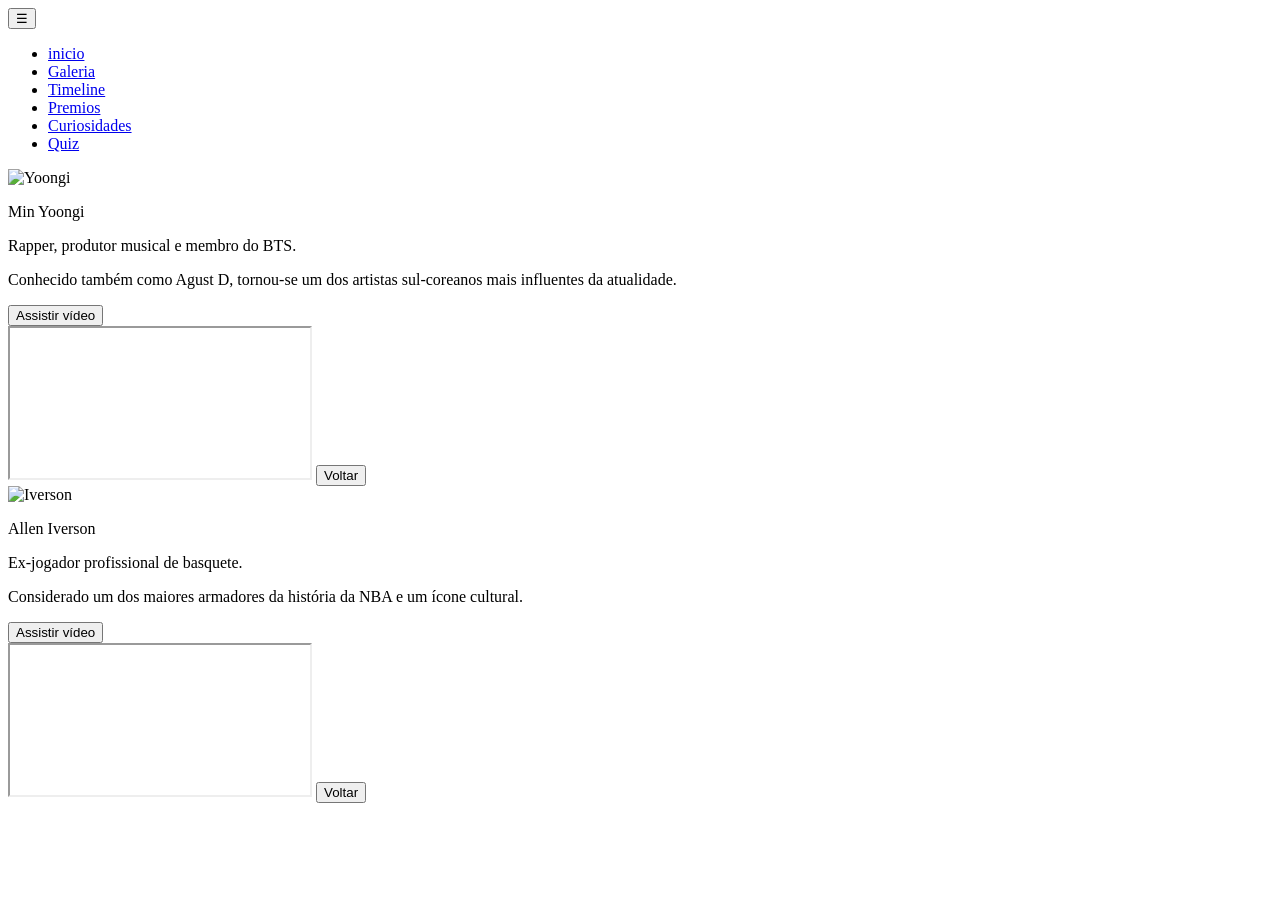
==== index.html @ c1da3f05 "pagina Galeria feita 100% pagina galeria feita com banners junto com imagens, e um pouco de javascri" ====
<!DOCTYPE html>
<html lang="pt-br">

<head>
    <meta charset="UTF-8">
    <meta name="viewport" content="width=device-width, initial-scale=1.0">
    <title>Atleta e Artista</title>
    <link rel="stylesheet" href="CSS/CSS.css">

</head>

<body>

    <!----------------Abaixo o Header junto com a nav---------------------->
    <header id="header">
        <nav class="nav">

            <button class="menu-btn">
                ☰
            </button>

            <ul class="menu-lista">
                <li><a href="#">inicio</a></li>
                <li><a href="view/Galeria.html">Galeria</a></li>
                <li><a href="view/Timeline.html">Timeline</a></li>
                <li><a href="#">Premios</a></li>
                <li><a href="#">Curiosidades</a></li>
                <li><a href="view/Quiz.html">Quiz</a></li>
            </ul>

        </nav>
    </header>

    <!----------------Abaixo a main junto dos banners---------------------->

    <main>

<section class="cards">

    <!-- YOONGI -->

    <div class="card yoongi">

        <div class="foto">
            <img src="img/foto index.webp" alt="Yoongi">
        </div>

        <div class="conteudo">

            <div class="texto">

                <p class="nome">Min Yoongi</p>

                <p class="funcao">
                    Rapper, produtor musical e membro do BTS.
                </p>

                <p class="descricao">
                    Conhecido também como Agust D,
                    tornou-se um dos artistas
                    sul-coreanos mais influentes da atualidade.
                </p>

                <button
                class="botao-video"
                onclick="abrirVideo('videoYoongi',this)">
                    Assistir vídeo
                </button>

            </div>

            <div class="video-area" id="videoYoongi">

                <iframe
                src="https://www.youtube.com/embed/iy9qZR_OGa0"
                allowfullscreen>
                </iframe>

                <button
                onclick="fecharVideo('videoYoongi')">
                    Voltar
                </button>

            </div>

        </div>

    </div>

    <!-- IVERSON -->

    <div class="card iverson">

        <div class="foto">
            <img src="img/iverson index.jpg" alt="Iverson">
        </div>

        <div class="conteudo">

            <div class="texto">

                <p class="nome">Allen Iverson</p>

                <p class="funcao">
                    Ex-jogador profissional de basquete.
                </p>

                <p class="descricao">
                    Considerado um dos maiores armadores
                    da história da NBA e um ícone cultural.
                </p>

                <button
                class="botao-video"
                onclick="abrirVideo('videoIverson',this)">
                    Assistir vídeo
                </button>

            </div>

            <div class="video-area" id="videoIverson">

                <iframe
                src="https://www.youtube.com/embed/NAZvvaT79g8"
                allowfullscreen>
                </iframe>

                <button
                onclick="fecharVideo('videoIverson')">
                    Voltar
                </button>

            </div>

        </div>

    </div>

</section>


    </main>


    <script src="JS/Script.js"></script>
</body>


</html>
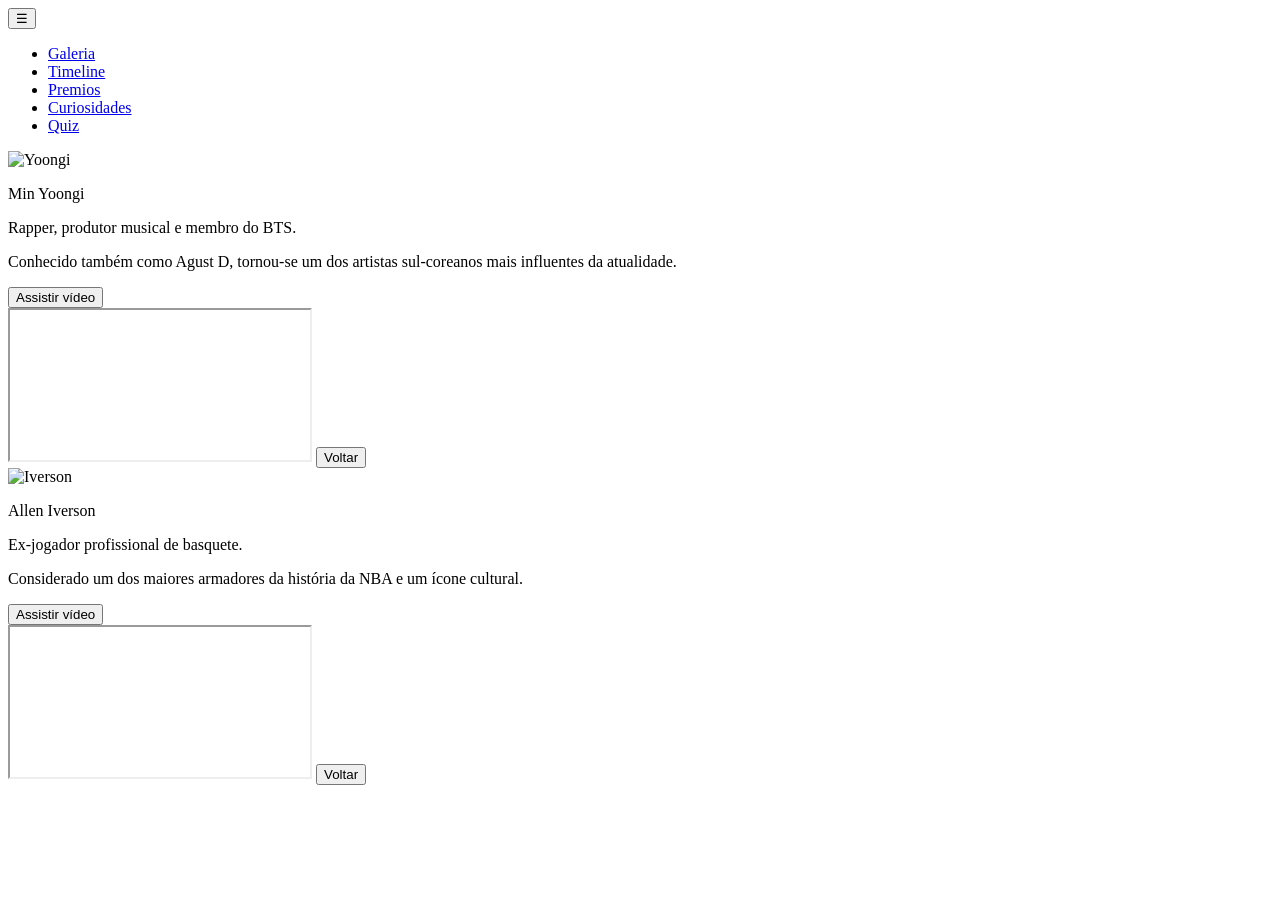
==== commit 012df5c0: "Curiosidades 100% Feita ta quase acabando kakakakak O_o" ====
--- a/index.html
+++ b/index.html
@@ -20,11 +20,10 @@
             </button>
 
             <ul class="menu-lista">
-                <li><a href="#">inicio</a></li>
                 <li><a href="view/Galeria.html">Galeria</a></li>
                 <li><a href="view/Timeline.html">Timeline</a></li>
                 <li><a href="#">Premios</a></li>
-                <li><a href="#">Curiosidades</a></li>
+                <li><a href="view/Curiosidades.html">Curiosidades</a></li>
                 <li><a href="view/Quiz.html">Quiz</a></li>
             </ul>
 
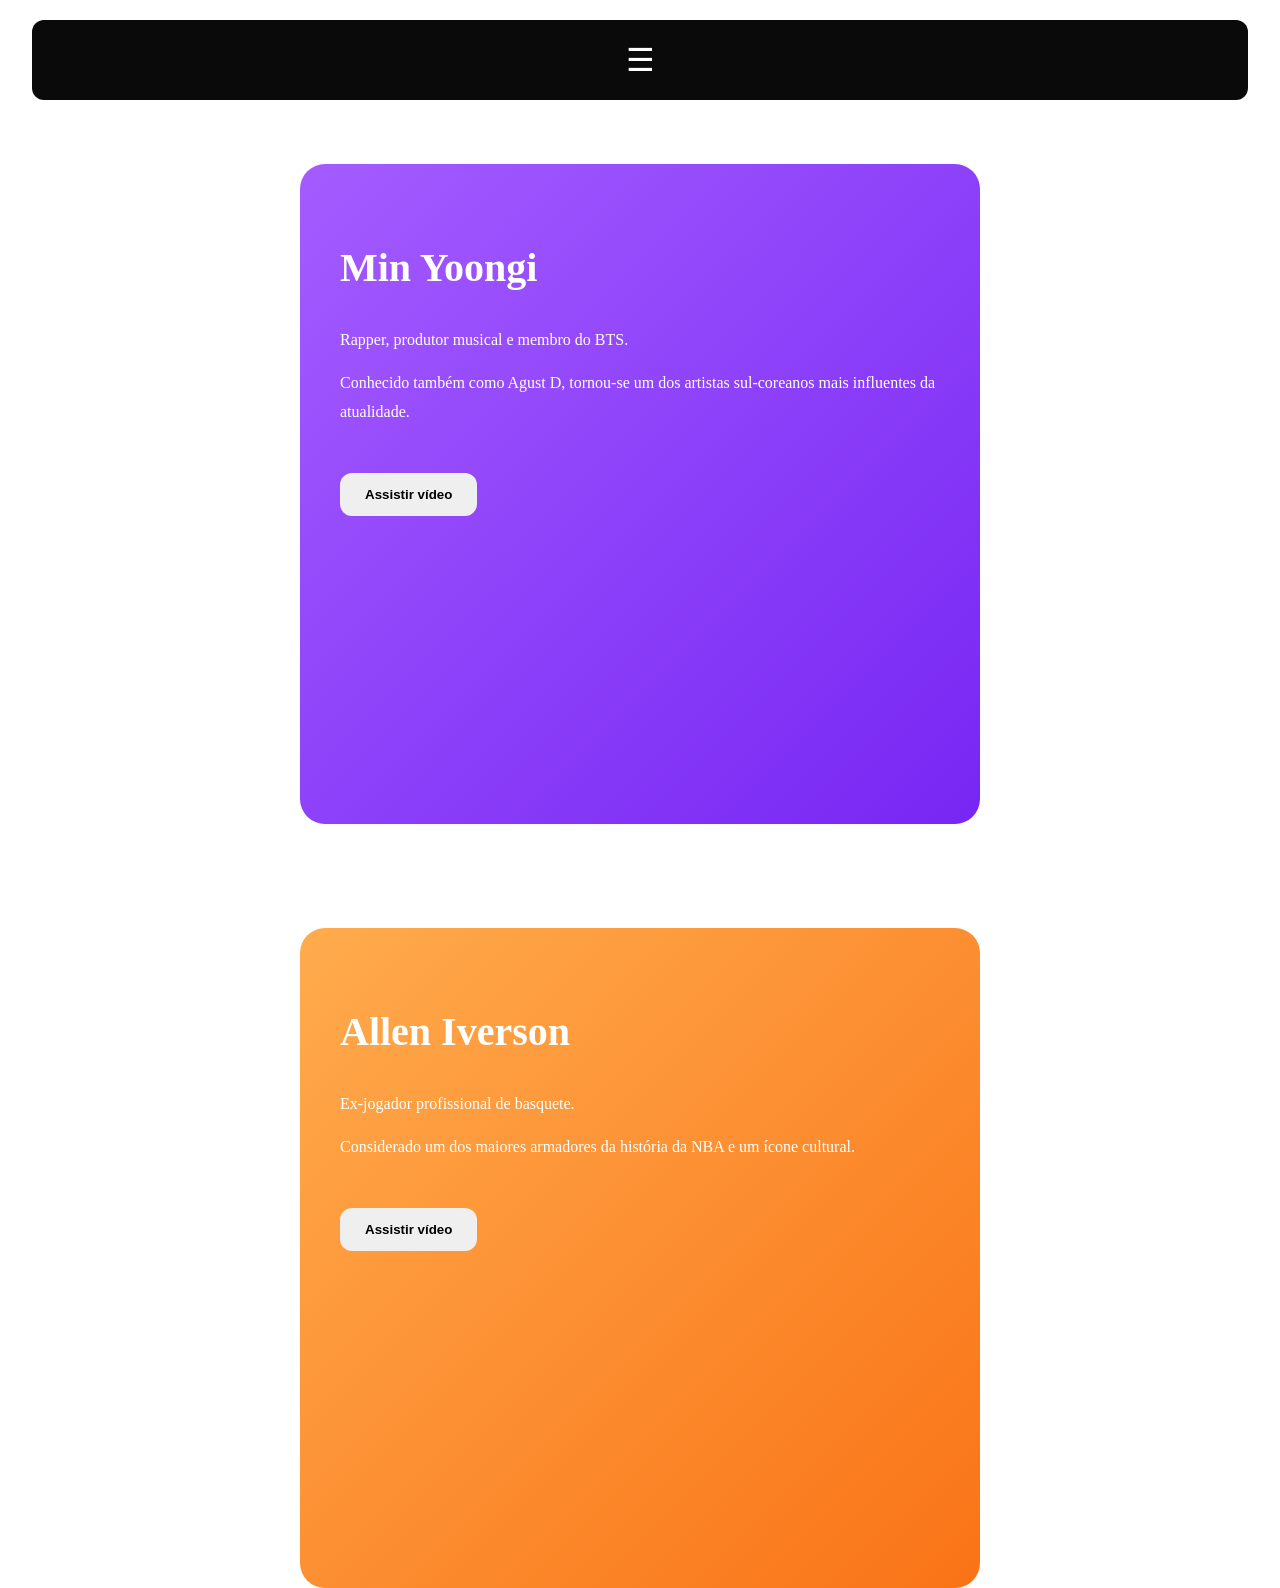
==== commit 290ac513: "criando a pagina de Premios!! falta finalizar!!" ====
--- a/index.html
+++ b/index.html
@@ -22,7 +22,7 @@
             <ul class="menu-lista">
                 <li><a href="view/Galeria.html">Galeria</a></li>
                 <li><a href="view/Timeline.html">Timeline</a></li>
-                <li><a href="#">Premios</a></li>
+                <li><a href="view/Premios.html">Premios</a></li>
                 <li><a href="view/Curiosidades.html">Curiosidades</a></li>
                 <li><a href="view/Quiz.html">Quiz</a></li>
             </ul>
--- a/CSS/CSS.css
+++ b/CSS/CSS.css
@@ -0,0 +1,274 @@
+body {
+    background-image: url(../img/imagem_Principal.jpg);
+    background-size: 100vw;
+    height: 62vw;
+    margin: auto;
+    padding: 0;
+}
+
+@viewport {
+    width: device-width;
+    zoom: 1.0;
+}
+
+html {
+    scroll-behavior: smooth;
+}
+
+
+/*-------------------Topo abaixo--------------------------*/
+
+
+header {
+    position: fixed;
+    top: 20px;
+    left: 50%;
+    transform: translateX(-50%);
+    width: 95%;
+    max-width: 1800px;
+    height: 80px;
+    background: #0a0a0a;
+    border-radius: 12px;
+    display: flex;
+    justify-content: center;
+    align-items: center;
+    transition: all .5s cubic-bezier(.22, 1, .36, 1);
+    z-index: 999;
+}
+
+.nav {
+    display: flex;
+    justify-content: center;
+    align-items: center;
+    width: 100%;
+    height: 100%;
+}
+
+/* botão hamburguer */
+
+.menu-btn {
+    position: absolute;
+    background: none;
+    border: none;
+    margin-left: 0, 5vw;
+    color: white;
+    font-size: 32px;
+    cursor: pointer;
+    opacity: 1;
+    transition: .4s ease;
+}
+
+/* menu escondido */
+
+.menu-lista {
+    display: flex;
+    list-style: none;
+    gap: 40px;
+    padding: 0;
+    margin: 0;
+    opacity: 0;
+    visibility: hidden;
+    transform: translateY(-10px);
+    transition: .4s ease;
+}
+
+.menu-lista a {
+    color: white;
+    text-decoration: none;
+    font-weight: 500;
+}
+
+.menu-lista a:hover {
+    color: #43c5e6;
+}
+
+/* navbar reduzida */
+
+header.flotante {
+    width: 75%;
+    max-width: 1200px;
+    height: 60px;
+    border-radius: 24px;
+    background: rgba(10, 10, 10, .85);
+    backdrop-filter: blur(10px);
+    box-shadow: 0 10px 30px rgba(0, 0, 0, .3);
+}
+
+/* esconde hamburguer */
+
+header.flotante .menu-btn {
+    opacity: 0;
+    visibility: hidden;
+    position: absolute;
+}
+
+/* mostra links */
+
+header.flotante .menu-lista {
+    opacity: 1;
+    visibility: visible;
+    transform: translateY(0);
+}
+
+/* main content abaixo */
+
+.cards{
+    width:min(1400px,95%);
+    margin:100px auto;
+
+    display:flex;
+    justify-content:center;
+    gap:40px;
+
+    flex-wrap:wrap;
+}
+
+.card{
+    margin-top: 5vw;
+    width:680px;
+    height:660px;
+    display:flex;
+    overflow:hidden;
+    border-radius:25px;
+    transition:.6s;
+}
+
+/* TEMAS */
+
+.yoongi{
+    background:
+    linear-gradient(
+        135deg,
+        #a45cff,
+        #7726f3
+    );
+}
+
+.iverson{
+    background:
+    linear-gradient(
+        135deg,
+        #ffab4d,
+        #f97316
+    );
+}
+
+/* FOTO */
+
+.foto{
+    width:0;
+
+    opacity:0;
+
+    overflow:hidden;
+
+    transition:.8s ease;
+
+    transform:translateX(-50px);
+}
+
+.foto img{
+    width:100%;
+    height:100%;
+
+    object-fit:cover;
+}
+
+.card:hover .foto{
+    width:45%;
+    opacity:1;
+
+    transform:translateX(0);
+}
+
+/* TEXTO */
+
+.conteudo{
+    flex:1;
+
+    position:relative;
+
+    padding:40px;
+
+    color:white;
+}
+
+.nome{
+    font-size:2.5rem;
+    font-weight:700;
+}
+
+.funcao{
+    margin-top:20px;
+}
+
+.descricao{
+    margin-top:20px;
+    line-height:1.8;
+}
+
+.botao-video{
+    margin-top:30px;
+
+    border:none;
+
+    padding:14px 25px;
+
+    border-radius:12px;
+
+    cursor:pointer;
+
+    font-weight:600;
+}
+
+/* VIDEO */
+
+.video-area{
+    display:none;
+
+    width:100%;
+    animation:fade .5s;
+}
+
+.video-area.ativo{
+    display:block;
+}
+
+.video-area iframe{
+    width:100%;
+    height:280px;
+
+    border:none;
+
+    border-radius:15px;
+}
+
+.video-area button{
+    margin-top:15px;
+
+    padding:12px 20px;
+
+    border:none;
+
+    border-radius:10px;
+
+    cursor:pointer;
+}
+
+.esconder{
+    display:none;
+}
+
+@keyframes fade{
+
+    from{
+        opacity:0;
+        transform:translateY(20px);
+    }
+
+    to{
+        opacity:1;
+        transform:translateY(0);
+    }
+
+}
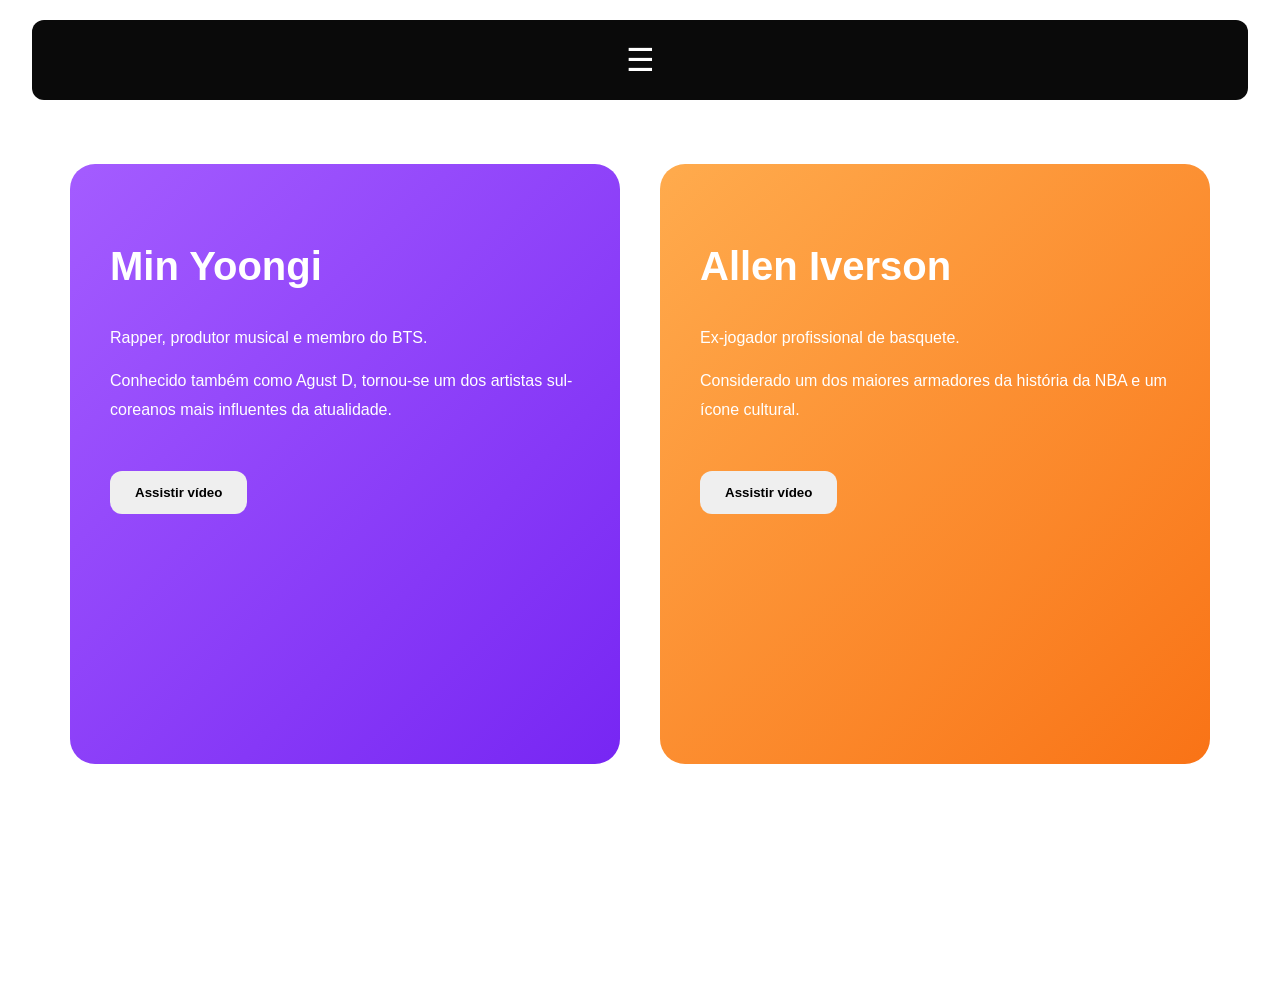
==== commit 03a65547: "pagina principal arrumada 100%" ====
--- a/index.html
+++ b/index.html
@@ -34,114 +34,102 @@
 
     <main>
 
-<section class="cards">
+        <section class="cards">
 
-    <!-- YOONGI -->
+            <!-- YOONGI -->
 
-    <div class="card yoongi">
+            <div class="card yoongi">
 
-        <div class="foto">
-            <img src="img/foto index.webp" alt="Yoongi">
-        </div>
+                <div class="foto">
+                    <img src="img/foto index.webp" alt="Yoongi">
+                </div>
 
-        <div class="conteudo">
+                <div class="conteudo">
 
-            <div class="texto">
+                    <div class="texto">
 
-                <p class="nome">Min Yoongi</p>
+                        <p class="nome">Min Yoongi</p>
 
-                <p class="funcao">
-                    Rapper, produtor musical e membro do BTS.
-                </p>
+                        <p class="funcao">
+                            Rapper, produtor musical e membro do BTS.
+                        </p>
 
-                <p class="descricao">
-                    Conhecido também como Agust D,
-                    tornou-se um dos artistas
-                    sul-coreanos mais influentes da atualidade.
-                </p>
+                        <p class="descricao">
+                            Conhecido também como Agust D,
+                            tornou-se um dos artistas
+                            sul-coreanos mais influentes da atualidade.
+                        </p>
 
-                <button
-                class="botao-video"
-                onclick="abrirVideo('videoYoongi',this)">
-                    Assistir vídeo
-                </button>
+                        <button class="botao-video" onclick="abrirVideo('videoYoongi',this)">
+                            Assistir vídeo
+                        </button>
+
+                    </div>
+
+                    <div class="video-area" id="videoYoongi">
+                        <video class="Yoongivideo" controls type="video" src="videos/video Yoongi.mp4"></video>
+
+                        <button onclick="fecharVideo('videoYoongi')">
+                            Voltar
+                        </button>
+
+                    </div>
+
+                </div>
 
             </div>
 
-            <div class="video-area" id="videoYoongi">
+            <!-- IVERSON -->
 
-                <iframe
-                src="https://www.youtube.com/embed/iy9qZR_OGa0"
-                allowfullscreen>
-                </iframe>
+            <div class="card iverson">
 
-                <button
-                onclick="fecharVideo('videoYoongi')">
-                    Voltar
-                </button>
+                <div class="foto">
+                    <img src="img/iverson index.jpg" alt="Iverson">
+                </div>
+
+                <div class="conteudo">
+
+                    <div class="texto">
+
+                        <p class="nome">Allen Iverson</p>
+
+                        <p class="funcao">
+                            Ex-jogador profissional de basquete.
+                        </p>
+
+                        <p class="descricao">
+                            Considerado um dos maiores armadores
+                            da história da NBA e um ícone cultural.
+                        </p>
+
+                        <button class="botao-video" onclick="abrirVideo('videoIverson',this)">
+                            Assistir vídeo
+                        </button>
+
+                    </div>
+
+                    <div class="video-area" id="videoIverson">
+
+                        <video class="Iversonvideo" controls type="video" src="videos/iversson video.mp4"></video>
+
+                        <button onclick="fecharVideo('videoIverson')">
+                            Voltar
+                        </button>
+
+                    </div>
+
+                </div>
 
             </div>
 
-        </div>
-
-    </div>
-
-    <!-- IVERSON -->
-
-    <div class="card iverson">
-
-        <div class="foto">
-            <img src="img/iverson index.jpg" alt="Iverson">
-        </div>
-
-        <div class="conteudo">
-
-            <div class="texto">
-
-                <p class="nome">Allen Iverson</p>
-
-                <p class="funcao">
-                    Ex-jogador profissional de basquete.
-                </p>
-
-                <p class="descricao">
-                    Considerado um dos maiores armadores
-                    da história da NBA e um ícone cultural.
-                </p>
-
-                <button
-                class="botao-video"
-                onclick="abrirVideo('videoIverson',this)">
-                    Assistir vídeo
-                </button>
-
-            </div>
-
-            <div class="video-area" id="videoIverson">
-
-                <iframe
-                src="https://www.youtube.com/embed/NAZvvaT79g8"
-                allowfullscreen>
-                </iframe>
-
-                <button
-                onclick="fecharVideo('videoIverson')">
-                    Voltar
-                </button>
-
-            </div>
-
-        </div>
-
-    </div>
-
-</section>
+        </section>
 
 
     </main>
 
 
     <script src="JS/Script.js"></script>
+    <script src="JS/menu.js"></script>
 </body>
 
 
--- a/CSS/CSS.css
+++ b/CSS/CSS.css
@@ -1,9 +1,11 @@
 body {
     background-image: url(../img/imagem_Principal.jpg);
-    background-size: 100vw;
-    height: 62vw;
+    background-size: cover;
+    background-attachment: fixed;
+    min-height: 100vh;
     margin: auto;
     padding: 0;
+    font-family: Segoe UI, sans-serif;
 }
 
 @viewport {
@@ -112,163 +114,162 @@
 
 /* main content abaixo */
 
-.cards{
-    width:min(1400px,95%);
-    margin:100px auto;
-
-    display:flex;
-    justify-content:center;
-    gap:40px;
-
-    flex-wrap:wrap;
-}
-
-.card{
+.cards {
+    width: min(1400px, 95%);
+    margin: 100px auto;
+
+    display: flex;
+    justify-content: center;
+    gap: 40px;
+    flex-wrap: wrap;
+}
+
+.card {
     margin-top: 5vw;
-    width:680px;
-    height:660px;
-    display:flex;
-    overflow:hidden;
-    border-radius:25px;
-    transition:.6s;
+    width: 550px;
+    height: 600px;
+    display: flex;
+    overflow: hidden;
+    border-radius: 25px;
+    transition: .6s;
 }
 
 /* TEMAS */
 
-.yoongi{
+.yoongi {
     background:
-    linear-gradient(
-        135deg,
-        #a45cff,
-        #7726f3
-    );
-}
-
-.iverson{
+        linear-gradient(135deg,
+            #a45cff,
+            #7726f3);
+}
+
+.iverson {
     background:
-    linear-gradient(
-        135deg,
-        #ffab4d,
-        #f97316
-    );
+        linear-gradient(135deg,
+            #ffab4d,
+            #f97316);
 }
 
 /* FOTO */
 
-.foto{
-    width:0;
-
-    opacity:0;
-
-    overflow:hidden;
-
-    transition:.8s ease;
-
-    transform:translateX(-50px);
-}
-
-.foto img{
-    width:100%;
-    height:100%;
-
-    object-fit:cover;
-}
-
-.card:hover .foto{
-    width:45%;
-    opacity:1;
-
-    transform:translateX(0);
+.foto {
+    width: 0;
+
+    opacity: 0;
+
+    overflow: hidden;
+
+    transition: .8s ease;
+
+    transform: translateX(-50px);
+}
+
+.foto img {
+    width: 100%;
+    height: 100%;
+
+    object-fit: cover;
+}
+
+.card:hover .foto {
+    width: 45%;
+    opacity: 1;
+
+    transform: translateX(0);
 }
 
 /* TEXTO */
 
-.conteudo{
-    flex:1;
-
-    position:relative;
-
-    padding:40px;
-
-    color:white;
-}
-
-.nome{
-    font-size:2.5rem;
-    font-weight:700;
-}
-
-.funcao{
-    margin-top:20px;
-}
-
-.descricao{
-    margin-top:20px;
-    line-height:1.8;
-}
-
-.botao-video{
-    margin-top:30px;
-
-    border:none;
-
-    padding:14px 25px;
-
-    border-radius:12px;
-
-    cursor:pointer;
-
-    font-weight:600;
+.conteudo {
+    flex: 1;
+
+    position: relative;
+
+    padding: 40px;
+
+    color: white;
+}
+
+.nome {
+    font-size: 2.5rem;
+    font-weight: 700;
+}
+
+.funcao {
+    margin-top: 20px;
+}
+
+.descricao {
+    margin-top: 20px;
+    line-height: 1.8;
+}
+
+.botao-video {
+    margin-top: 30px;
+
+    border: none;
+
+    padding: 14px 25px;
+
+    border-radius: 12px;
+
+    cursor: pointer;
+
+    font-weight: 600;
 }
 
 /* VIDEO */
 
-.video-area{
-    display:none;
-
-    width:100%;
-    animation:fade .5s;
-}
-
-.video-area.ativo{
-    display:block;
-}
-
-.video-area iframe{
-    width:100%;
-    height:280px;
-
-    border:none;
-
-    border-radius:15px;
-}
-
-.video-area button{
-    margin-top:15px;
-
-    padding:12px 20px;
-
-    border:none;
-
-    border-radius:10px;
-
-    cursor:pointer;
-}
-
-.esconder{
-    display:none;
-}
-
-@keyframes fade{
-
-    from{
-        opacity:0;
-        transform:translateY(20px);
+.video-area {
+    display: none;
+    align-items: center;
+    width: 35%;
+    animation: fade .5s;
+}
+
+.video-area.ativo {
+    display: block;
+}
+
+.Yoongivideo {
+    width: 38vw;
+    height: 280px;
+    border: none;
+    border-radius: 15px;
+}
+
+.Iversonvideo {
+    width: 38vw;
+    height: 280px;
+    border: none;
+    border-radius: 15px;
+}
+
+
+.video-area button {
+    position: relative;
+    top: 5vw;
+    margin-left: 15vw;
+    padding: 12px 20px;
+    border: none;
+    border-radius: 10px;
+    cursor: pointer;
+}
+
+.esconder {
+    display: none;
+}
+
+@keyframes fade {
+
+    from {
+        opacity: 0;
+        transform: translateY(20px);
     }
 
-    to{
-        opacity:1;
-        transform:translateY(0);
+    to {
+        opacity: 1;
+        transform: translateY(0);
     }
 
-}
+}
